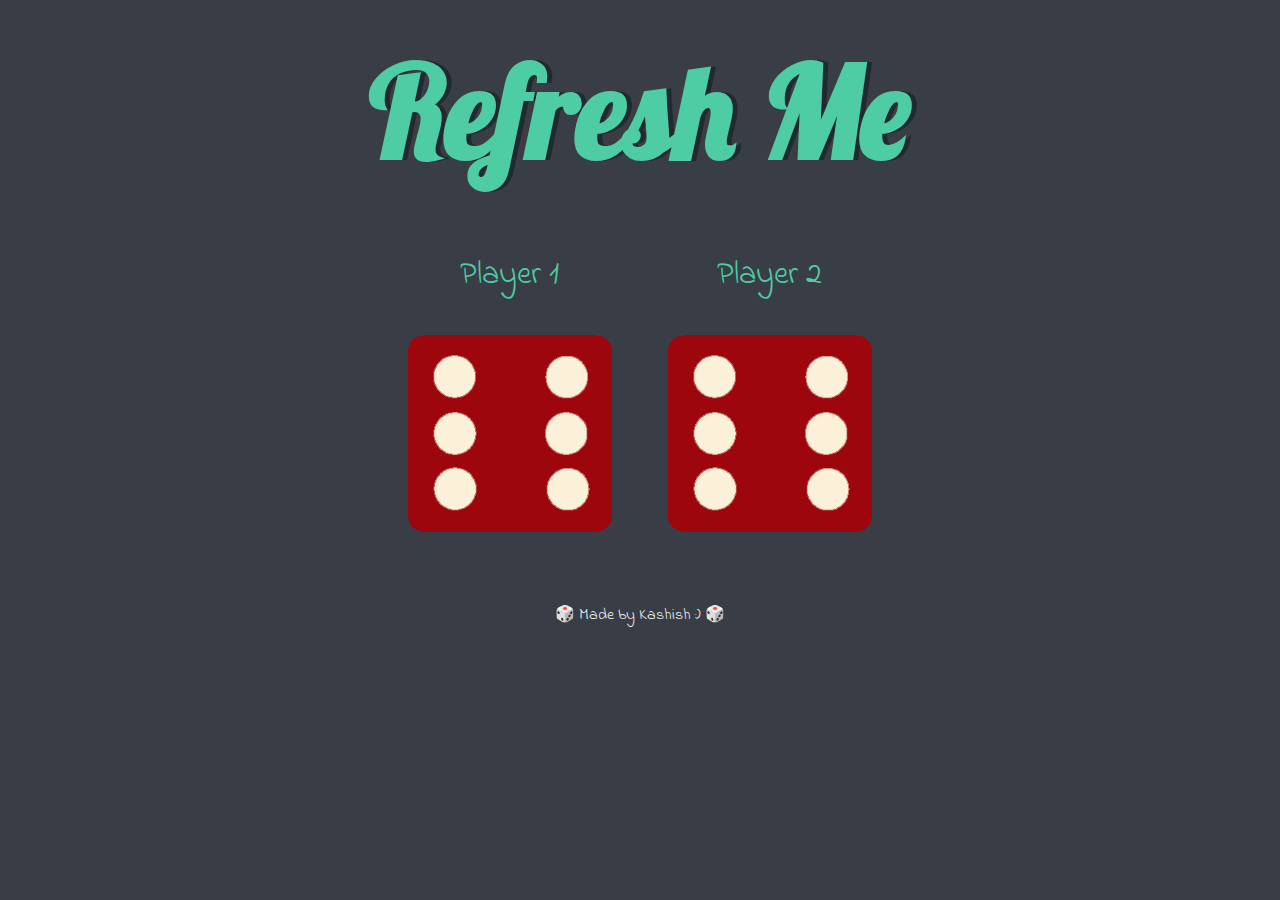
==== index.html @ 3c3461bb "Update and rename dicee.html to index.html" ====
<!DOCTYPE html>
<html lang="en" dir="ltr">
  <head>
    <meta charset="utf-8">
    <title>Dice Roller</title>
    <link rel="stylesheet" href="styles.css">
    <link href="https://fonts.googleapis.com/css?family=Indie+Flower|Lobster" rel="stylesheet">

  </head>
  <body>

    <div class="container">
      <h1>Refresh Me</h1>

      <div class="dice">
        <p>Player 1</p>
        <img class="img1" src="images/dice6.png">
      </div>

      <div class="dice">
        <p>Player 2</p>
        <img class="img2" src="images/dice6.png">
      </div>

    </div>


    <script src="index2.js"></script>
  </body>
  <footer>
    🎲 Made by Kashish :) 🎲 
  </footer>
</html>
---- styles.css ----
.container {
  width: 70%;
  margin: auto;
  text-align: center;
}

.dice {
  text-align: center;
  display: inline-block;

}

body {
  background-color: #393E46;
}

h1 {
  margin: 30px;
  font-family: 'Lobster', cursive;
  text-shadow: 5px 0 #232931;
  font-size: 8rem;
  color: #4ECCA3;
}

p {
  font-size: 2rem;
  color: #4ECCA3;
  font-family: 'Indie Flower', cursive;
}

img {
  width: 80%;
}

footer {
  margin-top: 5%;
  color: #EEEEEE;
  text-align: center;
  font-family: 'Indie Flower', cursive;

}
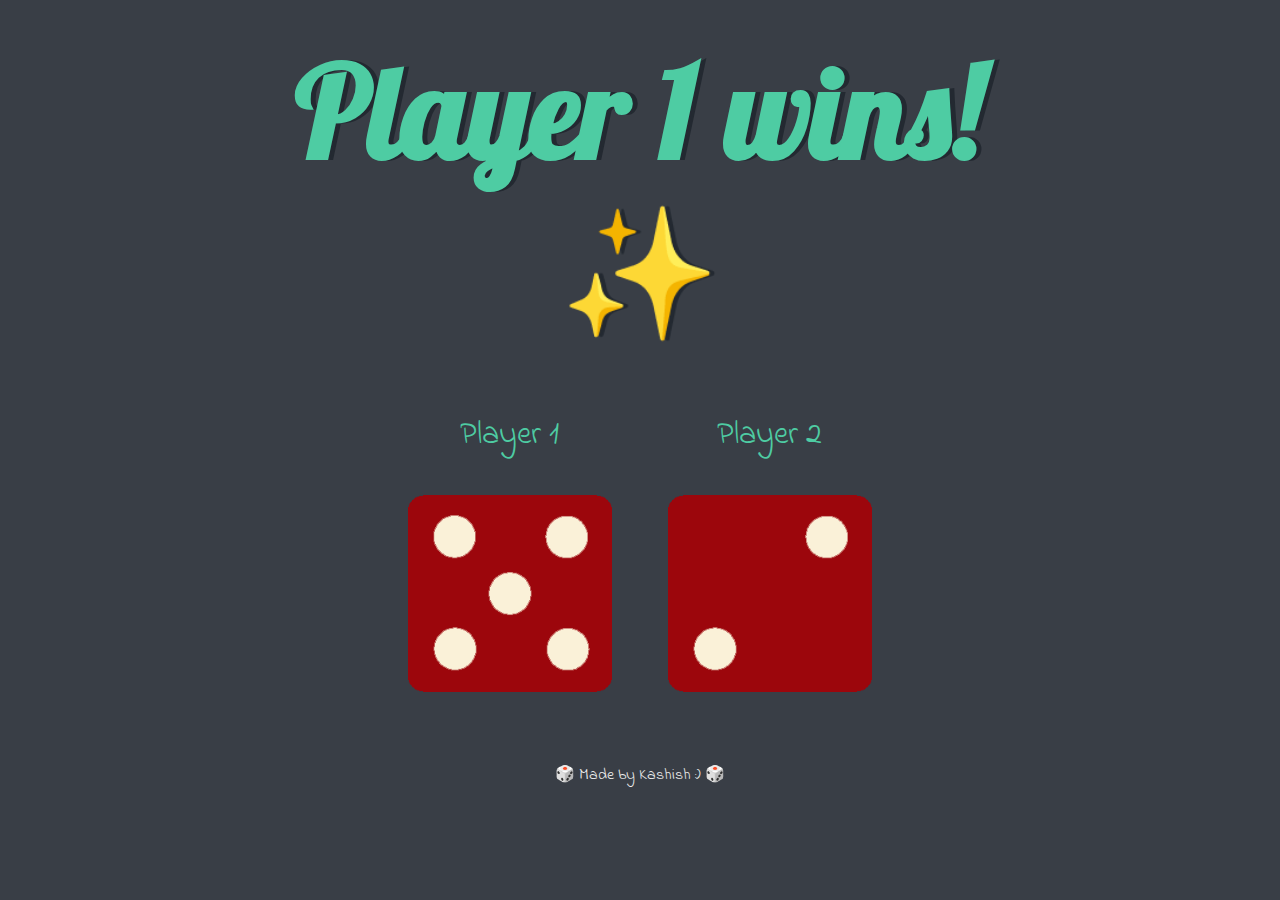
==== commit e04064ba: "Update index.html" ====
--- a/index.html
+++ b/index.html
@@ -8,7 +8,6 @@
 
   </head>
   <body>
-
     <div class="container">
       <h1>Refresh Me</h1>
 
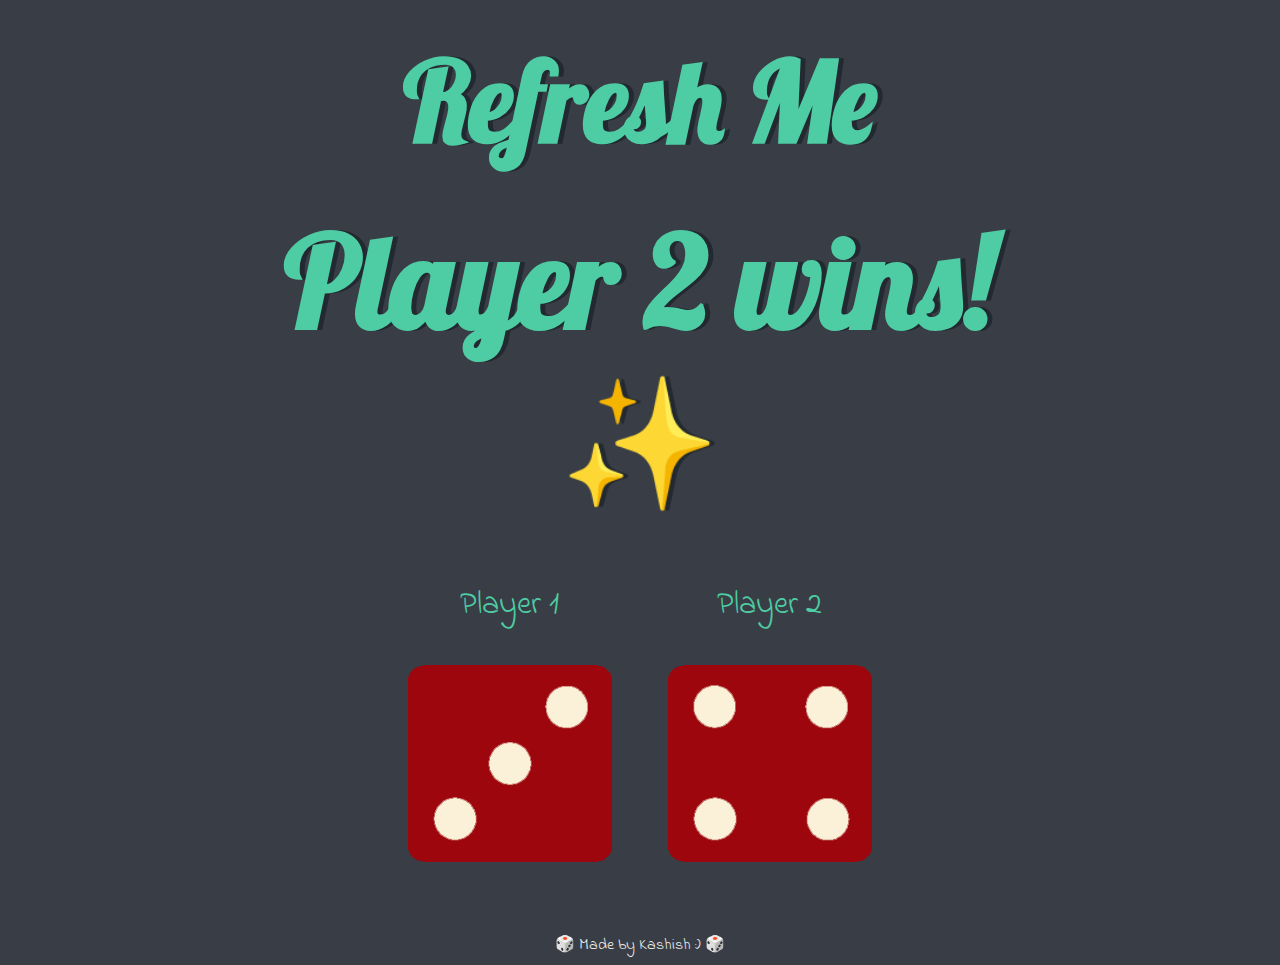
==== commit ea42ae16: "Update index.html" ====
--- a/index.html
+++ b/index.html
@@ -9,6 +9,7 @@
   </head>
   <body>
     <div class="container">
+       <h2>Refresh Me</h2>
       <h1>Refresh Me</h1>
 
       <div class="dice">
--- a/styles.css
+++ b/styles.css
@@ -22,6 +22,14 @@
   color: #4ECCA3;
 }
 
+h2 {
+  margin: 30px;
+  font-family: 'Lobster', cursive;
+  text-shadow: 5px 0 #232931;
+  font-size: 7rem;
+  color: #4ECCA3;
+}
+
 p {
   font-size: 2rem;
   color: #4ECCA3;
